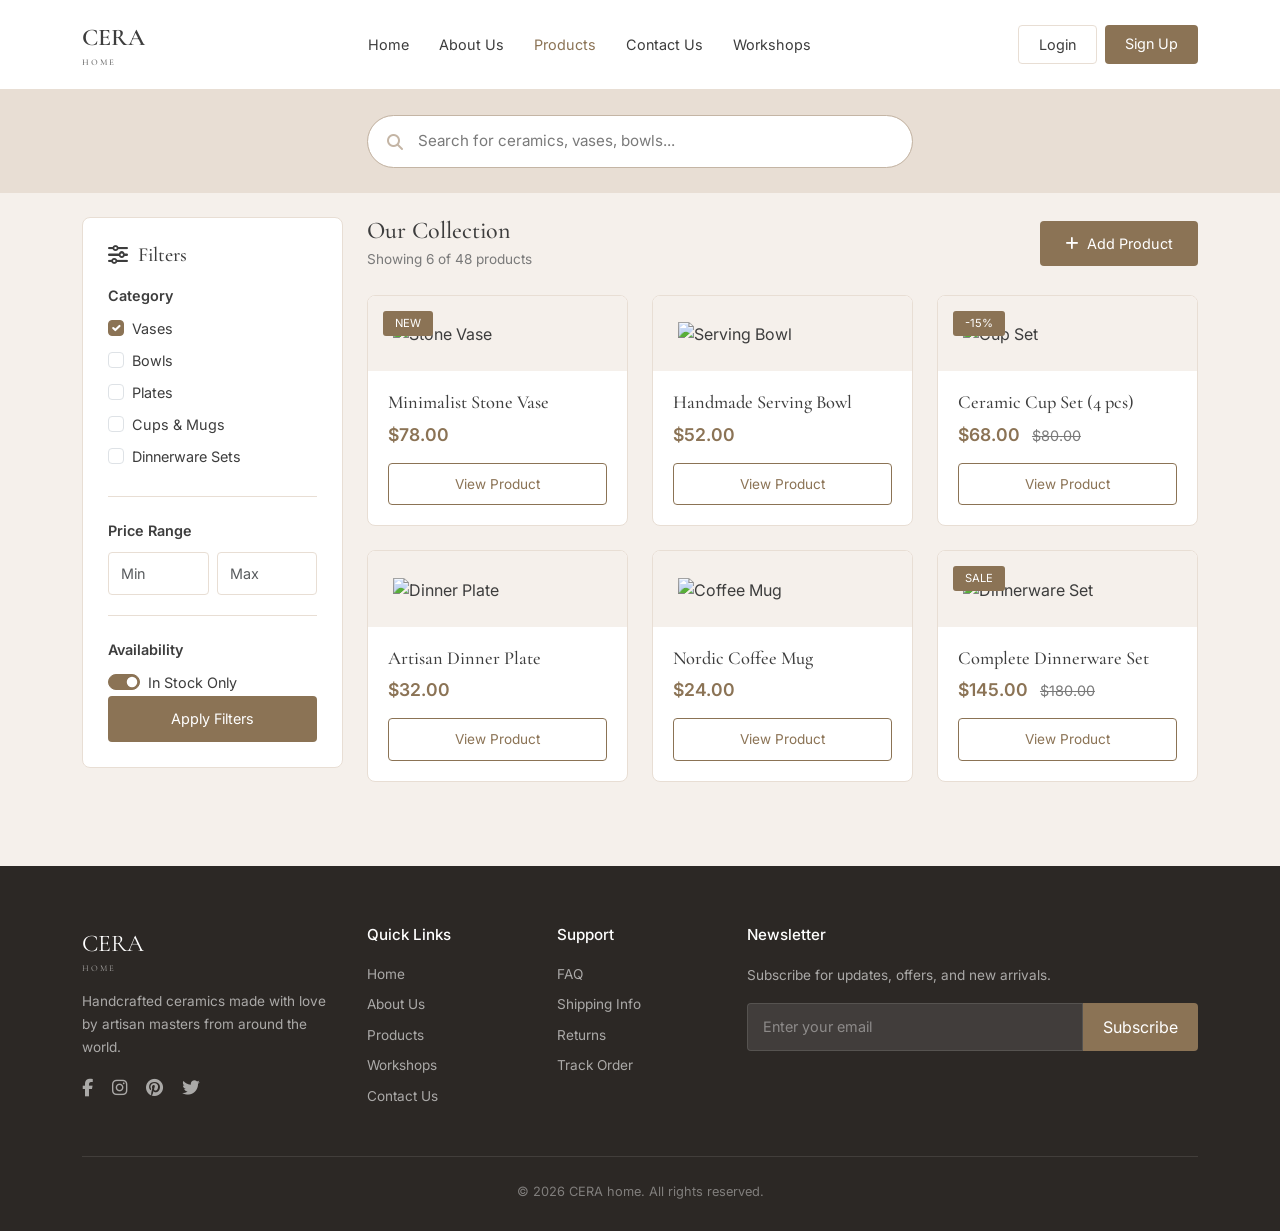
==== products-cera.html @ 8339eb13 "feat: Add product listing pages with search, filters, and CERA theme styling." ====
<!DOCTYPE html>
<html lang="en">
<head>
    <meta charset="UTF-8">
    <meta name="viewport" content="width=device-width, initial-scale=1.0">
    <meta name="description" content="CERA Home - Browse our ceramic collection">
    <title>Products - CERA Home</title>
    
    <!-- Bootstrap 5.3 CSS -->
    <link href="https://cdn.jsdelivr.net/npm/bootstrap@5.3.3/dist/css/bootstrap.min.css" rel="stylesheet">
    
    <!-- Font Awesome Icons -->
    <link rel="stylesheet" href="https://cdnjs.cloudflare.com/ajax/libs/font-awesome/6.5.1/css/all.min.css">
    
    <!-- Google Fonts -->
    <link href="https://fonts.googleapis.com/css2?family=Cormorant+Garamond:wght@400;500;600;700&family=Inter:wght@300;400;500;600&display=swap" rel="stylesheet">
    
    <style>
        /* ========== CERA Products Theme ========== */
        :root {
            --warm-brown: #8B7355;
            --dark-brown: #5C4A3A;
            --cream: #F5F0EB;
            --warm-beige: #E8DED4;
            --light-tan: #C4B5A5;
            --text-dark: #3D3D3D;
            --text-muted: #7A7A7A;
            --white: #FFFFFF;
            --footer-dark: #2C2825;
        }
        
        body {
            font-family: 'Inter', sans-serif;
            color: var(--text-dark);
            background-color: var(--cream);
        }
        
        h1, h2, h3, h4, h5 {
            font-family: 'Cormorant Garamond', serif;
        }
        
        /* ========== Navbar ========== */
        .navbar-cera {
            background-color: var(--white);
            border-bottom: 1px solid var(--warm-beige);
            padding: 15px 0;
        }
        
        .navbar-cera .navbar-brand {
            font-family: 'Cormorant Garamond', serif;
            font-size: 1.5rem;
            font-weight: 600;
            color: var(--text-dark) !important;
        }
        
        .navbar-cera .navbar-brand span {
            display: block;
            font-size: 0.55rem;
            letter-spacing: 2px;
            text-transform: uppercase;
            color: var(--text-muted);
        }
        
        .navbar-cera .nav-link {
            color: var(--text-dark) !important;
            font-size: 0.9rem;
            padding: 8px 15px !important;
        }
        
        .navbar-cera .nav-link:hover,
        .navbar-cera .nav-link.active {
            color: var(--warm-brown) !important;
        }
        
        .btn-login {
            background-color: transparent;
            border: 1px solid var(--warm-beige);
            color: var(--text-dark) !important;
            border-radius: 4px;
            padding: 8px 20px;
            font-size: 0.9rem;
        }
        
        .btn-login:hover {
            border-color: var(--warm-brown);
            color: var(--warm-brown) !important;
        }
        
        .btn-signup {
            background-color: var(--warm-brown);
            color: var(--white) !important;
            border: none;
            border-radius: 4px;
            padding: 8px 20px;
            font-size: 0.9rem;
        }
        
        .btn-signup:hover {
            background-color: var(--dark-brown);
        }
        
        /* ========== Search Section ========== */
        .search-section {
            background-color: var(--warm-beige);
            padding: 25px 0;
        }
        
        .search-input {
            border: 1px solid var(--light-tan);
            border-radius: 50px;
            padding: 14px 20px 14px 50px;
            background-color: var(--white);
            color: var(--text-dark);
            font-size: 0.95rem;
        }
        
        .search-input:focus {
            border-color: var(--warm-brown);
            box-shadow: 0 0 0 3px rgba(139, 115, 85, 0.15);
            outline: none;
        }
        
        .search-input::placeholder {
            color: var(--text-muted);
        }
        
        .search-icon {
            position: absolute;
            left: 20px;
            top: 50%;
            transform: translateY(-50%);
            color: var(--light-tan);
        }
        
        /* ========== Filters Sidebar ========== */
        .filters-sidebar {
            background-color: var(--white);
            border-radius: 8px;
            padding: 25px;
            border: 1px solid var(--warm-beige);
        }
        
        .filter-title {
            font-family: 'Cormorant Garamond', serif;
            font-size: 1.25rem;
            margin-bottom: 20px;
            color: var(--text-dark);
            display: flex;
            align-items: center;
            gap: 10px;
        }
        
        .filter-heading {
            font-weight: 600;
            font-size: 0.9rem;
            margin-bottom: 12px;
            color: var(--text-dark);
        }
        
        .filter-section {
            margin-bottom: 25px;
            padding-bottom: 20px;
            border-bottom: 1px solid var(--warm-beige);
        }
        
        .filter-section:last-of-type {
            border-bottom: none;
            margin-bottom: 0;
            padding-bottom: 0;
        }
        
        .form-check-input:checked {
            background-color: var(--warm-brown);
            border-color: var(--warm-brown);
        }
        
        .form-check-label {
            font-size: 0.9rem;
            color: var(--text-dark);
        }
        
        .price-input {
            border: 1px solid var(--warm-beige);
            border-radius: 4px;
            padding: 10px 12px;
            font-size: 0.9rem;
        }
        
        .price-input:focus {
            border-color: var(--warm-brown);
            box-shadow: none;
        }
        
        .btn-apply-filter {
            background-color: var(--warm-brown);
            color: var(--white);
            border: none;
            border-radius: 4px;
            padding: 12px 20px;
            width: 100%;
            font-size: 0.9rem;
        }
        
        .btn-apply-filter:hover {
            background-color: var(--dark-brown);
            color: var(--white);
        }
        
        /* ========== Products Header ========== */
        .products-header {
            display: flex;
            justify-content: space-between;
            align-items: center;
            margin-bottom: 25px;
            flex-wrap: wrap;
            gap: 15px;
        }
        
        .section-title {
            font-family: 'Cormorant Garamond', serif;
            font-size: 1.5rem;
            margin-bottom: 0;
        }
        
        .results-count {
            color: var(--text-muted);
            font-size: 0.85rem;
        }
        
        .btn-add-product {
            background-color: var(--warm-brown);
            color: var(--white);
            border: none;
            border-radius: 4px;
            padding: 12px 25px;
            font-size: 0.9rem;
        }
        
        .btn-add-product:hover {
            background-color: var(--dark-brown);
            color: var(--white);
        }
        
        /* ========== Product Cards ========== */
        .product-card {
            background-color: var(--white);
            border-radius: 8px;
            overflow: hidden;
            border: 1px solid var(--warm-beige);
            transition: box-shadow 0.3s ease, transform 0.3s ease;
        }
        
        .product-card:hover {
            box-shadow: 0 10px 30px rgba(92, 74, 58, 0.12);
            transform: translateY(-3px);
        }
        
        .product-image-wrapper {
            position: relative;
            background-color: var(--cream);
            padding: 25px;
        }
        
        .product-image {
            width: 100%;
            height: 180px;
            object-fit: contain;
        }
        
        .product-badge {
            position: absolute;
            top: 15px;
            left: 15px;
            background-color: var(--warm-brown);
            color: var(--white);
            font-size: 0.7rem;
            padding: 4px 12px;
            border-radius: 3px;
        }
        
        .product-body {
            padding: 20px;
        }
        
        .product-name {
            font-family: 'Cormorant Garamond', serif;
            font-size: 1.15rem;
            color: var(--text-dark);
            margin-bottom: 8px;
        }
        
        .product-price {
            color: var(--warm-brown);
            font-weight: 600;
            font-size: 1.1rem;
            margin-bottom: 15px;
        }
        
        .product-price .old-price {
            color: var(--text-muted);
            text-decoration: line-through;
            font-weight: 400;
            font-size: 0.9rem;
            margin-left: 8px;
        }
        
        .btn-view-product {
            background-color: transparent;
            color: var(--warm-brown);
            border: 1px solid var(--warm-brown);
            border-radius: 4px;
            padding: 10px 20px;
            font-size: 0.85rem;
            width: 100%;
            transition: all 0.2s;
        }
        
        .btn-view-product:hover {
            background-color: var(--warm-brown);
            color: var(--white);
        }
        
        /* ========== Modal Styles ========== */
        .modal-cera .modal-header {
            background-color: var(--white);
            border-bottom: 1px solid var(--warm-beige);
            padding: 20px 25px;
        }
        
        .modal-cera .modal-title {
            font-family: 'Cormorant Garamond', serif;
            font-size: 1.5rem;
            color: var(--text-dark);
        }
        
        .modal-cera .modal-body {
            background-color: var(--cream);
            padding: 25px;
        }
        
        .modal-cera .modal-footer {
            background-color: var(--cream);
            border-top: 1px solid var(--warm-beige);
            padding: 15px 25px;
        }
        
        .viewer-placeholder {
            background-color: var(--white);
            border: 2px dashed var(--light-tan);
            border-radius: 8px;
            height: 280px;
            display: flex;
            align-items: center;
            justify-content: center;
            color: var(--light-tan);
        }
        
        .image-slider-item {
            height: 70px;
            width: 70px;
            object-fit: cover;
            border-radius: 4px;
            border: 2px solid transparent;
            cursor: pointer;
            background-color: var(--cream);
        }
        
        .image-slider-item:hover,
        .image-slider-item.active {
            border-color: var(--warm-brown);
        }
        
        .btn-add-to-cart {
            background-color: var(--warm-brown);
            color: var(--white);
            border: none;
            border-radius: 4px;
            padding: 12px 25px;
            width: 100%;
        }
        
        .btn-add-to-cart:hover {
            background-color: var(--dark-brown);
            color: var(--white);
        }
        
        /* ========== Footer ========== */
        .footer-cera {
            background-color: var(--footer-dark);
            color: var(--white);
            padding: 60px 0 30px;
            margin-top: 60px;
        }
        
        .footer-brand {
            font-family: 'Cormorant Garamond', serif;
            font-size: 1.5rem;
            margin-bottom: 15px;
        }
        
        .footer-brand span {
            display: block;
            font-size: 0.55rem;
            letter-spacing: 2px;
            text-transform: uppercase;
            opacity: 0.6;
        }
        
        .footer-text {
            color: rgba(255,255,255,0.6);
            font-size: 0.85rem;
            line-height: 1.7;
        }
        
        .footer-title {
            font-size: 0.95rem;
            margin-bottom: 20px;
        }
        
        .footer-link {
            display: block;
            color: rgba(255,255,255,0.6);
            font-size: 0.85rem;
            margin-bottom: 10px;
            text-decoration: none;
        }
        
        .footer-link:hover {
            color: var(--warm-brown);
        }
        
        .footer-social a {
            color: rgba(255,255,255,0.6);
            font-size: 1.1rem;
            margin-right: 15px;
        }
        
        .footer-social a:hover {
            color: var(--warm-brown);
        }
        
        .footer-bottom {
            border-top: 1px solid rgba(255,255,255,0.1);
            padding-top: 25px;
            margin-top: 40px;
        }
        
        .footer-copyright {
            color: rgba(255,255,255,0.4);
            font-size: 0.8rem;
        }
        
        .newsletter-input {
            background-color: rgba(255,255,255,0.1);
            border: 1px solid rgba(255,255,255,0.2);
            color: var(--white);
            border-radius: 4px 0 0 4px;
            padding: 12px 15px;
            font-size: 0.9rem;
        }
        
        .newsletter-input::placeholder {
            color: rgba(255,255,255,0.4);
        }
        
        .btn-newsletter {
            background-color: var(--warm-brown);
            color: var(--white);
            border: none;
            border-radius: 0 4px 4px 0;
            padding: 12px 20px;
        }
        
        .btn-newsletter:hover {
            background-color: var(--dark-brown);
            color: var(--white);
        }

        /* Navbar Toggler */
        .navbar-toggler {
            border-color: var(--warm-beige);
        }
        
        .navbar-toggler-icon {
            background-image: url("data:image/svg+xml,%3csvg xmlns='http://www.w3.org/2000/svg' viewBox='0 0 30 30'%3e%3cpath stroke='rgba(61, 50, 42, 0.75)' stroke-linecap='round' stroke-miterlimit='10' stroke-width='2' d='M4 7h22M4 15h22M4 23h22'/%3e%3c/svg%3e");
        }
    </style>
</head>
<body>

    <!-- ========== NAVBAR ========== -->
    <nav class="navbar navbar-expand-lg navbar-cera sticky-top">
        <div class="container">
            <a class="navbar-brand" href="index.html">
                CERA
                <span>home</span>
            </a>
            <button class="navbar-toggler" type="button" data-bs-toggle="collapse" data-bs-target="#navbarNav">
                <span class="navbar-toggler-icon"></span>
            </button>
            <div class="collapse navbar-collapse" id="navbarNav">
                <ul class="navbar-nav mx-auto">
                    <li class="nav-item">
                        <a class="nav-link" href="index.html">Home</a>
                    </li>
                    <li class="nav-item">
                        <a class="nav-link" href="#">About Us</a>
                    </li>
                    <li class="nav-item">
                        <a class="nav-link active" href="products-cera.html">Products</a>
                    </li>
                    <li class="nav-item">
                        <a class="nav-link" href="#">Contact Us</a>
                    </li>
                    <li class="nav-item">
                        <a class="nav-link" href="#">Workshops</a>
                    </li>
                </ul>
                <div class="d-flex gap-2">
                    <a href="#" class="btn btn-login">Login</a>
                    <a href="#" class="btn btn-signup">Sign Up</a>
                </div>
            </div>
        </div>
    </nav>

    <!-- ========== SEARCH SECTION ========== -->
    <section class="search-section">
        <div class="container">
            <div class="row justify-content-center">
                <div class="col-lg-6">
                    <div class="position-relative">
                        <i class="fas fa-search search-icon"></i>
                        <input type="text" class="form-control search-input" placeholder="Search for ceramics, vases, bowls...">
                    </div>
                </div>
            </div>
        </div>
    </section>

    <!-- ========== MAIN CONTENT ========== -->
    <main class="py-4">
        <div class="container">
            <div class="row g-4">
                
                <!-- Filters Sidebar -->
                <aside class="col-lg-3">
                    <div class="filters-sidebar">
                        <h5 class="filter-title"><i class="fas fa-sliders-h"></i> Filters</h5>
                        
                        <!-- Category Filter -->
                        <div class="filter-section">
                            <h6 class="filter-heading">Category</h6>
                            <div class="form-check mb-2">
                                <input class="form-check-input" type="checkbox" id="cat1" checked>
                                <label class="form-check-label" for="cat1">Vases</label>
                            </div>
                            <div class="form-check mb-2">
                                <input class="form-check-input" type="checkbox" id="cat2">
                                <label class="form-check-label" for="cat2">Bowls</label>
                            </div>
                            <div class="form-check mb-2">
                                <input class="form-check-input" type="checkbox" id="cat3">
                                <label class="form-check-label" for="cat3">Plates</label>
                            </div>
                            <div class="form-check mb-2">
                                <input class="form-check-input" type="checkbox" id="cat4">
                                <label class="form-check-label" for="cat4">Cups & Mugs</label>
                            </div>
                            <div class="form-check mb-2">
                                <input class="form-check-input" type="checkbox" id="cat5">
                                <label class="form-check-label" for="cat5">Dinnerware Sets</label>
                            </div>
                        </div>
                        
                        <!-- Price Range Filter -->
                        <div class="filter-section">
                            <h6 class="filter-heading">Price Range</h6>
                            <div class="row g-2">
                                <div class="col-6">
                                    <input type="number" class="form-control price-input" placeholder="Min">
                                </div>
                                <div class="col-6">
                                    <input type="number" class="form-control price-input" placeholder="Max">
                                </div>
                            </div>
                        </div>
                        
                        <!-- Availability Filter -->
                        <div class="filter-section">
                            <h6 class="filter-heading">Availability</h6>
                            <div class="form-check form-switch">
                                <input class="form-check-input" type="checkbox" id="inStock" checked>
                                <label class="form-check-label" for="inStock">In Stock Only</label>
                            </div>
                        </div>
                        
                        <button class="btn btn-apply-filter">
                            Apply Filters
                        </button>
                    </div>
                </aside>
                
                <!-- Products Grid -->
                <section class="col-lg-9">
                    <!-- Header -->
                    <div class="products-header">
                        <div>
                            <h4 class="section-title">Our Collection</h4>
                            <small class="results-count">Showing 6 of 48 products</small>
                        </div>
                        <button class="btn btn-add-product" data-bs-toggle="modal" data-bs-target="#addProductModal">
                            <i class="fas fa-plus me-2"></i>Add Product
                        </button>
                    </div>
                    
                    <!-- Products Row -->
                    <div class="row g-4">
                        <!-- Product 1 -->
                        <div class="col-md-6 col-lg-4">
                            <article class="product-card">
                                <div class="product-image-wrapper">
                                    <span class="product-badge">NEW</span>
                                    <img src="https://placehold.co/250x180/F5F0EB/8B7355?text=Vase" alt="Stone Vase" class="product-image">
                                </div>
                                <div class="product-body">
                                    <h5 class="product-name">Minimalist Stone Vase</h5>
                                    <p class="product-price">$78.00</p>
                                    <button class="btn btn-view-product" data-bs-toggle="modal" data-bs-target="#productModal">
                                        View Product
                                    </button>
                                </div>
                            </article>
                        </div>
                        
                        <!-- Product 2 -->
                        <div class="col-md-6 col-lg-4">
                            <article class="product-card">
                                <div class="product-image-wrapper">
                                    <img src="https://placehold.co/250x180/E8DED4/8B7355?text=Bowl" alt="Serving Bowl" class="product-image">
                                </div>
                                <div class="product-body">
                                    <h5 class="product-name">Handmade Serving Bowl</h5>
                                    <p class="product-price">$52.00</p>
                                    <button class="btn btn-view-product" data-bs-toggle="modal" data-bs-target="#productModal">
                                        View Product
                                    </button>
                                </div>
                            </article>
                        </div>
                        
                        <!-- Product 3 -->
                        <div class="col-md-6 col-lg-4">
                            <article class="product-card">
                                <div class="product-image-wrapper">
                                    <span class="product-badge">-15%</span>
                                    <img src="https://placehold.co/250x180/F5F0EB/C4B5A5?text=Cup+Set" alt="Cup Set" class="product-image">
                                </div>
                                <div class="product-body">
                                    <h5 class="product-name">Ceramic Cup Set (4 pcs)</h5>
                                    <p class="product-price">$68.00 <span class="old-price">$80.00</span></p>
                                    <button class="btn btn-view-product" data-bs-toggle="modal" data-bs-target="#productModal">
                                        View Product
                                    </button>
                                </div>
                            </article>
                        </div>
                        
                        <!-- Product 4 -->
                        <div class="col-md-6 col-lg-4">
                            <article class="product-card">
                                <div class="product-image-wrapper">
                                    <img src="https://placehold.co/250x180/E8DED4/5C4A3A?text=Plate" alt="Dinner Plate" class="product-image">
                                </div>
                                <div class="product-body">
                                    <h5 class="product-name">Artisan Dinner Plate</h5>
                                    <p class="product-price">$32.00</p>
                                    <button class="btn btn-view-product" data-bs-toggle="modal" data-bs-target="#productModal">
                                        View Product
                                    </button>
                                </div>
                            </article>
                        </div>
                        
                        <!-- Product 5 -->
                        <div class="col-md-6 col-lg-4">
                            <article class="product-card">
                                <div class="product-image-wrapper">
                                    <img src="https://placehold.co/250x180/F5F0EB/8B7355?text=Mug" alt="Coffee Mug" class="product-image">
                                </div>
                                <div class="product-body">
                                    <h5 class="product-name">Nordic Coffee Mug</h5>
                                    <p class="product-price">$24.00</p>
                                    <button class="btn btn-view-product" data-bs-toggle="modal" data-bs-target="#productModal">
                                        View Product
                                    </button>
                                </div>
                            </article>
                        </div>
                        
                        <!-- Product 6 -->
                        <div class="col-md-6 col-lg-4">
                            <article class="product-card">
                                <div class="product-image-wrapper">
                                    <span class="product-badge">SALE</span>
                                    <img src="https://placehold.co/250x180/E8DED4/8B7355?text=Set" alt="Dinnerware Set" class="product-image">
                                </div>
                                <div class="product-body">
                                    <h5 class="product-name">Complete Dinnerware Set</h5>
                                    <p class="product-price">$145.00 <span class="old-price">$180.00</span></p>
                                    <button class="btn btn-view-product" data-bs-toggle="modal" data-bs-target="#productModal">
                                        View Product
                                    </button>
                                </div>
                            </article>
                        </div>
                    </div>
                </section>
                
            </div>
        </div>
    </main>

    <!-- ========== PRODUCT PREVIEW MODAL ========== -->
    <div class="modal fade modal-cera" id="productModal" tabindex="-1" aria-hidden="true">
        <div class="modal-dialog modal-lg modal-dialog-centered">
            <div class="modal-content">
                <div class="modal-header">
                    <h5 class="modal-title">Minimalist Stone Vase</h5>
                    <button type="button" class="btn-close" data-bs-dismiss="modal" aria-label="Close"></button>
                </div>
                <div class="modal-body">
                    <div class="row g-4">
                        <!-- 3D Viewer Placeholder -->
                        <div class="col-md-7">
                            <div class="viewer-placeholder mb-3">
                                <div class="text-center">
                                    <i class="fas fa-cube fa-3x mb-2"></i>
                                    <p class="mb-0">3D Product Viewer</p>
                                    <small>Interactive 3D preview area</small>
                                </div>
                            </div>
                            <!-- Image Slider -->
                            <div class="d-flex gap-2 justify-content-center">
                                <img src="https://placehold.co/70x70/F5F0EB/8B7355?text=1" alt="View 1" class="image-slider-item active">
                                <img src="https://placehold.co/70x70/E8DED4/8B7355?text=2" alt="View 2" class="image-slider-item">
                                <img src="https://placehold.co/70x70/F5F0EB/8B7355?text=3" alt="View 3" class="image-slider-item">
                                <img src="https://placehold.co/70x70/E8DED4/8B7355?text=4" alt="View 4" class="image-slider-item">
                            </div>
                        </div>
                        <!-- Product Details -->
                        <div class="col-md-5">
                            <h4 style="font-family: 'Cormorant Garamond', serif; margin-bottom: 10px;">Minimalist Stone Vase</h4>
                            <p class="product-price fs-4 mb-3">$78.00</p>
                            <p style="color: var(--text-muted); font-size: 0.9rem; line-height: 1.7;">
                                Handcrafted ceramic vase with a natural matte finish. 
                                Perfect for dried flowers or as a standalone decorative piece.
                            </p>
                            <ul class="list-unstyled" style="color: var(--text-muted); font-size: 0.9rem;">
                                <li class="mb-2"><i class="fas fa-check me-2" style="color: var(--warm-brown);"></i>Handmade ceramic</li>
                                <li class="mb-2"><i class="fas fa-check me-2" style="color: var(--warm-brown);"></i>Height: 25cm</li>
                                <li class="mb-2"><i class="fas fa-check me-2" style="color: var(--warm-brown);"></i>Waterproof interior</li>
                                <li class="mb-2"><i class="fas fa-check me-2" style="color: var(--warm-brown);"></i>Made by artisans</li>
                            </ul>
                            <button class="btn btn-add-to-cart mt-3">
                                <i class="fas fa-shopping-cart me-2"></i>Add to Cart
                            </button>
                        </div>
                    </div>
                </div>
                <div class="modal-footer">
                    <button type="button" class="btn" style="background-color: var(--warm-beige); color: var(--text-dark);" data-bs-dismiss="modal">Close</button>
                </div>
            </div>
        </div>
    </div>

    <!-- ========== ADD PRODUCT MODAL ========== -->
    <div class="modal fade modal-cera" id="addProductModal" tabindex="-1" aria-hidden="true">
        <div class="modal-dialog modal-dialog-centered">
            <div class="modal-content">
                <div class="modal-header">
                    <h5 class="modal-title">Add New Product</h5>
                    <button type="button" class="btn-close" data-bs-dismiss="modal" aria-label="Close"></button>
                </div>
                <div class="modal-body">
                    <p style="color: var(--text-muted);">
                        <i class="fas fa-info-circle me-2" style="color: var(--warm-brown);"></i>
                        This is a placeholder for the Add Product form. Backend functionality is not included.
                    </p>
                </div>
                <div class="modal-footer">
                    <button type="button" class="btn" style="background-color: var(--warm-beige); color: var(--text-dark);" data-bs-dismiss="modal">Close</button>
                </div>
            </div>
        </div>
    </div>

    <!-- ========== FOOTER ========== -->
    <footer class="footer-cera">
        <div class="container">
            <div class="row g-4">
                <!-- Brand -->
                <div class="col-lg-3 col-md-6">
                    <div class="footer-brand">
                        CERA
                        <span>home</span>
                    </div>
                    <p class="footer-text">
                        Handcrafted ceramics made with love by artisan masters from around the world.
                    </p>
                    <div class="footer-social mt-3">
                        <a href="#"><i class="fab fa-facebook-f"></i></a>
                        <a href="#"><i class="fab fa-instagram"></i></a>
                        <a href="#"><i class="fab fa-pinterest"></i></a>
                        <a href="#"><i class="fab fa-twitter"></i></a>
                    </div>
                </div>

                <!-- Quick Links -->
                <div class="col-lg-2 col-md-6">
                    <h6 class="footer-title">Quick Links</h6>
                    <a href="index.html" class="footer-link">Home</a>
                    <a href="#" class="footer-link">About Us</a>
                    <a href="products-cera.html" class="footer-link">Products</a>
                    <a href="#" class="footer-link">Workshops</a>
                    <a href="#" class="footer-link">Contact Us</a>
                </div>
                
                <!-- Customer Service -->
                <div class="col-lg-2 col-md-6">
                    <h6 class="footer-title">Support</h6>
                    <a href="#" class="footer-link">FAQ</a>
                    <a href="#" class="footer-link">Shipping Info</a>
                    <a href="#" class="footer-link">Returns</a>
                    <a href="#" class="footer-link">Track Order</a>
                </div>
                
                <!-- Newsletter -->
                <div class="col-lg-5 col-md-6">
                    <h6 class="footer-title">Newsletter</h6>
                    <p class="footer-text mb-3">Subscribe for updates, offers, and new arrivals.</p>
                    <div class="d-flex">
                        <input type="email" class="form-control newsletter-input" placeholder="Enter your email">
                        <button class="btn btn-newsletter">Subscribe</button>
                    </div>
                </div>
            </div>
            
            <!-- Copyright -->
            <div class="footer-bottom text-center">
                <p class="footer-copyright mb-0">&copy; 2026 CERA home. All rights reserved.</p>
            </div>
        </div>
    </footer>

    <!-- Bootstrap 5.3 JS Bundle -->
    <script src="https://cdn.jsdelivr.net/npm/bootstrap@5.3.3/dist/js/bootstrap.bundle.min.js"></script>
</body>
</html>
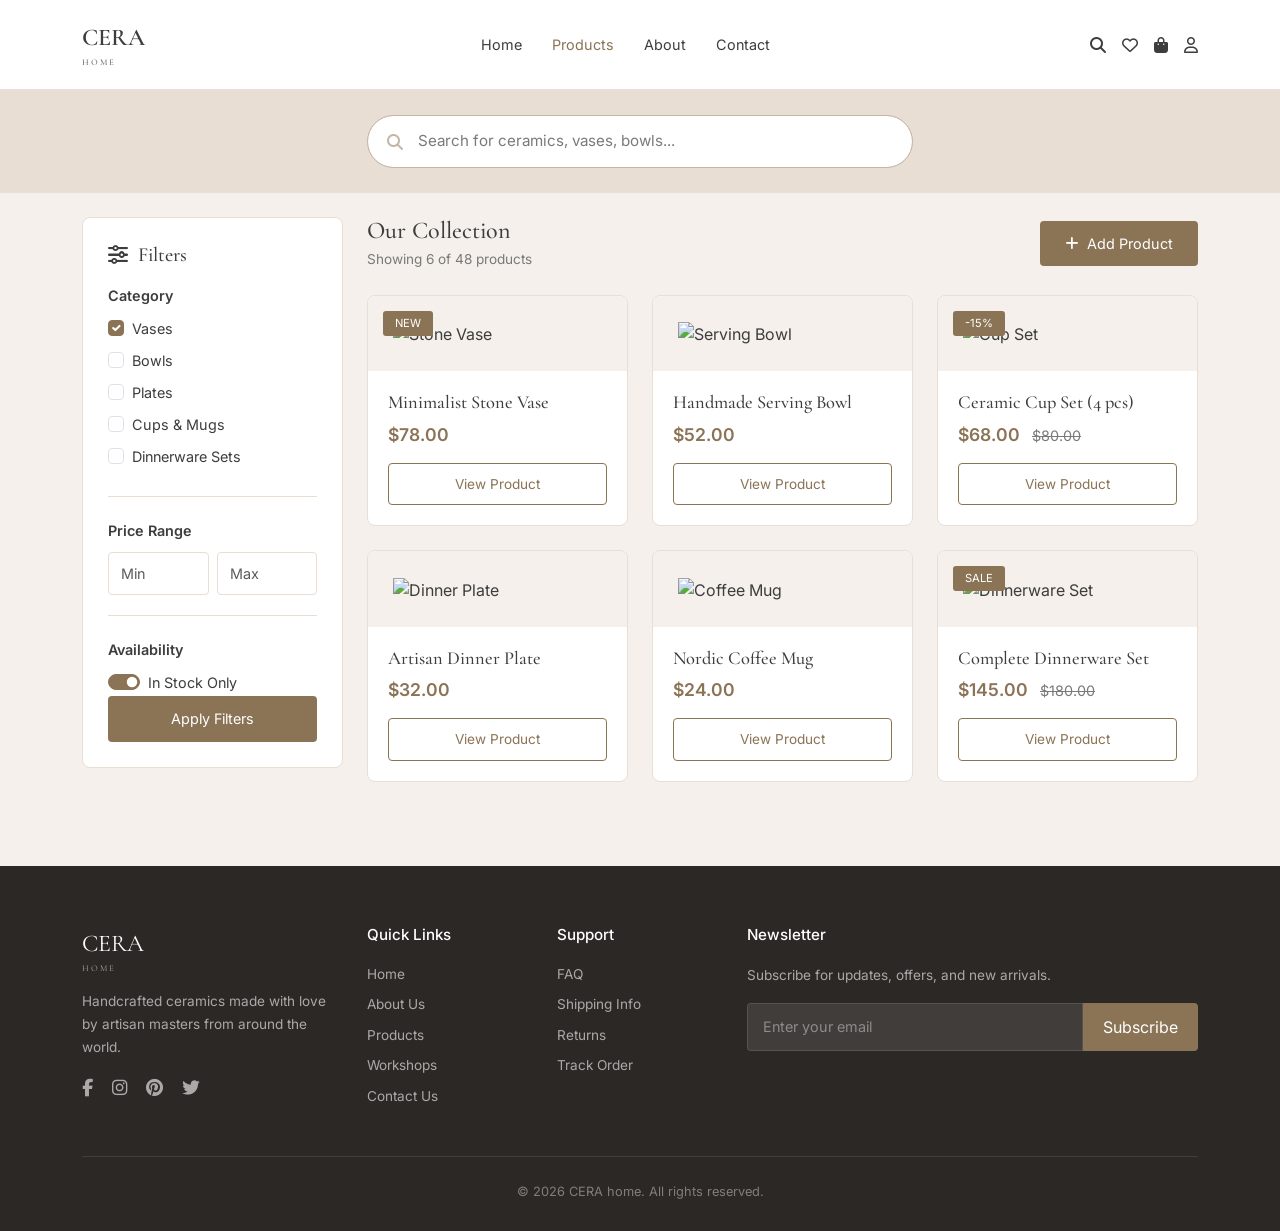
==== commit 0c3b5cdb: "feat: Introduce dedicated ceramic and artistic product pages with new styles and a core theme, repla" ====
--- a/products-cera.html
+++ b/products-cera.html
@@ -15,476 +15,9 @@
     <!-- Google Fonts -->
     <link href="https://fonts.googleapis.com/css2?family=Cormorant+Garamond:wght@400;500;600;700&family=Inter:wght@300;400;500;600&display=swap" rel="stylesheet">
     
-    <style>
-        /* ========== CERA Products Theme ========== */
-        :root {
-            --warm-brown: #8B7355;
-            --dark-brown: #5C4A3A;
-            --cream: #F5F0EB;
-            --warm-beige: #E8DED4;
-            --light-tan: #C4B5A5;
-            --text-dark: #3D3D3D;
-            --text-muted: #7A7A7A;
-            --white: #FFFFFF;
-            --footer-dark: #2C2825;
-        }
-        
-        body {
-            font-family: 'Inter', sans-serif;
-            color: var(--text-dark);
-            background-color: var(--cream);
-        }
-        
-        h1, h2, h3, h4, h5 {
-            font-family: 'Cormorant Garamond', serif;
-        }
-        
-        /* ========== Navbar ========== */
-        .navbar-cera {
-            background-color: var(--white);
-            border-bottom: 1px solid var(--warm-beige);
-            padding: 15px 0;
-        }
-        
-        .navbar-cera .navbar-brand {
-            font-family: 'Cormorant Garamond', serif;
-            font-size: 1.5rem;
-            font-weight: 600;
-            color: var(--text-dark) !important;
-        }
-        
-        .navbar-cera .navbar-brand span {
-            display: block;
-            font-size: 0.55rem;
-            letter-spacing: 2px;
-            text-transform: uppercase;
-            color: var(--text-muted);
-        }
-        
-        .navbar-cera .nav-link {
-            color: var(--text-dark) !important;
-            font-size: 0.9rem;
-            padding: 8px 15px !important;
-        }
-        
-        .navbar-cera .nav-link:hover,
-        .navbar-cera .nav-link.active {
-            color: var(--warm-brown) !important;
-        }
-        
-        .btn-login {
-            background-color: transparent;
-            border: 1px solid var(--warm-beige);
-            color: var(--text-dark) !important;
-            border-radius: 4px;
-            padding: 8px 20px;
-            font-size: 0.9rem;
-        }
-        
-        .btn-login:hover {
-            border-color: var(--warm-brown);
-            color: var(--warm-brown) !important;
-        }
-        
-        .btn-signup {
-            background-color: var(--warm-brown);
-            color: var(--white) !important;
-            border: none;
-            border-radius: 4px;
-            padding: 8px 20px;
-            font-size: 0.9rem;
-        }
-        
-        .btn-signup:hover {
-            background-color: var(--dark-brown);
-        }
-        
-        /* ========== Search Section ========== */
-        .search-section {
-            background-color: var(--warm-beige);
-            padding: 25px 0;
-        }
-        
-        .search-input {
-            border: 1px solid var(--light-tan);
-            border-radius: 50px;
-            padding: 14px 20px 14px 50px;
-            background-color: var(--white);
-            color: var(--text-dark);
-            font-size: 0.95rem;
-        }
-        
-        .search-input:focus {
-            border-color: var(--warm-brown);
-            box-shadow: 0 0 0 3px rgba(139, 115, 85, 0.15);
-            outline: none;
-        }
-        
-        .search-input::placeholder {
-            color: var(--text-muted);
-        }
-        
-        .search-icon {
-            position: absolute;
-            left: 20px;
-            top: 50%;
-            transform: translateY(-50%);
-            color: var(--light-tan);
-        }
-        
-        /* ========== Filters Sidebar ========== */
-        .filters-sidebar {
-            background-color: var(--white);
-            border-radius: 8px;
-            padding: 25px;
-            border: 1px solid var(--warm-beige);
-        }
-        
-        .filter-title {
-            font-family: 'Cormorant Garamond', serif;
-            font-size: 1.25rem;
-            margin-bottom: 20px;
-            color: var(--text-dark);
-            display: flex;
-            align-items: center;
-            gap: 10px;
-        }
-        
-        .filter-heading {
-            font-weight: 600;
-            font-size: 0.9rem;
-            margin-bottom: 12px;
-            color: var(--text-dark);
-        }
-        
-        .filter-section {
-            margin-bottom: 25px;
-            padding-bottom: 20px;
-            border-bottom: 1px solid var(--warm-beige);
-        }
-        
-        .filter-section:last-of-type {
-            border-bottom: none;
-            margin-bottom: 0;
-            padding-bottom: 0;
-        }
-        
-        .form-check-input:checked {
-            background-color: var(--warm-brown);
-            border-color: var(--warm-brown);
-        }
-        
-        .form-check-label {
-            font-size: 0.9rem;
-            color: var(--text-dark);
-        }
-        
-        .price-input {
-            border: 1px solid var(--warm-beige);
-            border-radius: 4px;
-            padding: 10px 12px;
-            font-size: 0.9rem;
-        }
-        
-        .price-input:focus {
-            border-color: var(--warm-brown);
-            box-shadow: none;
-        }
-        
-        .btn-apply-filter {
-            background-color: var(--warm-brown);
-            color: var(--white);
-            border: none;
-            border-radius: 4px;
-            padding: 12px 20px;
-            width: 100%;
-            font-size: 0.9rem;
-        }
-        
-        .btn-apply-filter:hover {
-            background-color: var(--dark-brown);
-            color: var(--white);
-        }
-        
-        /* ========== Products Header ========== */
-        .products-header {
-            display: flex;
-            justify-content: space-between;
-            align-items: center;
-            margin-bottom: 25px;
-            flex-wrap: wrap;
-            gap: 15px;
-        }
-        
-        .section-title {
-            font-family: 'Cormorant Garamond', serif;
-            font-size: 1.5rem;
-            margin-bottom: 0;
-        }
-        
-        .results-count {
-            color: var(--text-muted);
-            font-size: 0.85rem;
-        }
-        
-        .btn-add-product {
-            background-color: var(--warm-brown);
-            color: var(--white);
-            border: none;
-            border-radius: 4px;
-            padding: 12px 25px;
-            font-size: 0.9rem;
-        }
-        
-        .btn-add-product:hover {
-            background-color: var(--dark-brown);
-            color: var(--white);
-        }
-        
-        /* ========== Product Cards ========== */
-        .product-card {
-            background-color: var(--white);
-            border-radius: 8px;
-            overflow: hidden;
-            border: 1px solid var(--warm-beige);
-            transition: box-shadow 0.3s ease, transform 0.3s ease;
-        }
-        
-        .product-card:hover {
-            box-shadow: 0 10px 30px rgba(92, 74, 58, 0.12);
-            transform: translateY(-3px);
-        }
-        
-        .product-image-wrapper {
-            position: relative;
-            background-color: var(--cream);
-            padding: 25px;
-        }
-        
-        .product-image {
-            width: 100%;
-            height: 180px;
-            object-fit: contain;
-        }
-        
-        .product-badge {
-            position: absolute;
-            top: 15px;
-            left: 15px;
-            background-color: var(--warm-brown);
-            color: var(--white);
-            font-size: 0.7rem;
-            padding: 4px 12px;
-            border-radius: 3px;
-        }
-        
-        .product-body {
-            padding: 20px;
-        }
-        
-        .product-name {
-            font-family: 'Cormorant Garamond', serif;
-            font-size: 1.15rem;
-            color: var(--text-dark);
-            margin-bottom: 8px;
-        }
-        
-        .product-price {
-            color: var(--warm-brown);
-            font-weight: 600;
-            font-size: 1.1rem;
-            margin-bottom: 15px;
-        }
-        
-        .product-price .old-price {
-            color: var(--text-muted);
-            text-decoration: line-through;
-            font-weight: 400;
-            font-size: 0.9rem;
-            margin-left: 8px;
-        }
-        
-        .btn-view-product {
-            background-color: transparent;
-            color: var(--warm-brown);
-            border: 1px solid var(--warm-brown);
-            border-radius: 4px;
-            padding: 10px 20px;
-            font-size: 0.85rem;
-            width: 100%;
-            transition: all 0.2s;
-        }
-        
-        .btn-view-product:hover {
-            background-color: var(--warm-brown);
-            color: var(--white);
-        }
-        
-        /* ========== Modal Styles ========== */
-        .modal-cera .modal-header {
-            background-color: var(--white);
-            border-bottom: 1px solid var(--warm-beige);
-            padding: 20px 25px;
-        }
-        
-        .modal-cera .modal-title {
-            font-family: 'Cormorant Garamond', serif;
-            font-size: 1.5rem;
-            color: var(--text-dark);
-        }
-        
-        .modal-cera .modal-body {
-            background-color: var(--cream);
-            padding: 25px;
-        }
-        
-        .modal-cera .modal-footer {
-            background-color: var(--cream);
-            border-top: 1px solid var(--warm-beige);
-            padding: 15px 25px;
-        }
-        
-        .viewer-placeholder {
-            background-color: var(--white);
-            border: 2px dashed var(--light-tan);
-            border-radius: 8px;
-            height: 280px;
-            display: flex;
-            align-items: center;
-            justify-content: center;
-            color: var(--light-tan);
-        }
-        
-        .image-slider-item {
-            height: 70px;
-            width: 70px;
-            object-fit: cover;
-            border-radius: 4px;
-            border: 2px solid transparent;
-            cursor: pointer;
-            background-color: var(--cream);
-        }
-        
-        .image-slider-item:hover,
-        .image-slider-item.active {
-            border-color: var(--warm-brown);
-        }
-        
-        .btn-add-to-cart {
-            background-color: var(--warm-brown);
-            color: var(--white);
-            border: none;
-            border-radius: 4px;
-            padding: 12px 25px;
-            width: 100%;
-        }
-        
-        .btn-add-to-cart:hover {
-            background-color: var(--dark-brown);
-            color: var(--white);
-        }
-        
-        /* ========== Footer ========== */
-        .footer-cera {
-            background-color: var(--footer-dark);
-            color: var(--white);
-            padding: 60px 0 30px;
-            margin-top: 60px;
-        }
-        
-        .footer-brand {
-            font-family: 'Cormorant Garamond', serif;
-            font-size: 1.5rem;
-            margin-bottom: 15px;
-        }
-        
-        .footer-brand span {
-            display: block;
-            font-size: 0.55rem;
-            letter-spacing: 2px;
-            text-transform: uppercase;
-            opacity: 0.6;
-        }
-        
-        .footer-text {
-            color: rgba(255,255,255,0.6);
-            font-size: 0.85rem;
-            line-height: 1.7;
-        }
-        
-        .footer-title {
-            font-size: 0.95rem;
-            margin-bottom: 20px;
-        }
-        
-        .footer-link {
-            display: block;
-            color: rgba(255,255,255,0.6);
-            font-size: 0.85rem;
-            margin-bottom: 10px;
-            text-decoration: none;
-        }
-        
-        .footer-link:hover {
-            color: var(--warm-brown);
-        }
-        
-        .footer-social a {
-            color: rgba(255,255,255,0.6);
-            font-size: 1.1rem;
-            margin-right: 15px;
-        }
-        
-        .footer-social a:hover {
-            color: var(--warm-brown);
-        }
-        
-        .footer-bottom {
-            border-top: 1px solid rgba(255,255,255,0.1);
-            padding-top: 25px;
-            margin-top: 40px;
-        }
-        
-        .footer-copyright {
-            color: rgba(255,255,255,0.4);
-            font-size: 0.8rem;
-        }
-        
-        .newsletter-input {
-            background-color: rgba(255,255,255,0.1);
-            border: 1px solid rgba(255,255,255,0.2);
-            color: var(--white);
-            border-radius: 4px 0 0 4px;
-            padding: 12px 15px;
-            font-size: 0.9rem;
-        }
-        
-        .newsletter-input::placeholder {
-            color: rgba(255,255,255,0.4);
-        }
-        
-        .btn-newsletter {
-            background-color: var(--warm-brown);
-            color: var(--white);
-            border: none;
-            border-radius: 0 4px 4px 0;
-            padding: 12px 20px;
-        }
-        
-        .btn-newsletter:hover {
-            background-color: var(--dark-brown);
-            color: var(--white);
-        }
-
-        /* Navbar Toggler */
-        .navbar-toggler {
-            border-color: var(--warm-beige);
-        }
-        
-        .navbar-toggler-icon {
-            background-image: url("data:image/svg+xml,%3csvg xmlns='http://www.w3.org/2000/svg' viewBox='0 0 30 30'%3e%3cpath stroke='rgba(61, 50, 42, 0.75)' stroke-linecap='round' stroke-miterlimit='10' stroke-width='2' d='M4 7h22M4 15h22M4 23h22'/%3e%3c/svg%3e");
-        }
-    </style>
+    
+    <!-- CERA Theme CSS -->
+    <link rel="stylesheet" href="css/cera-theme.css">
 </head>
 <body>
 
@@ -504,21 +37,20 @@
                         <a class="nav-link" href="index.html">Home</a>
                     </li>
                     <li class="nav-item">
-                        <a class="nav-link" href="#">About Us</a>
-                    </li>
-                    <li class="nav-item">
                         <a class="nav-link active" href="products-cera.html">Products</a>
                     </li>
                     <li class="nav-item">
-                        <a class="nav-link" href="#">Contact Us</a>
+                        <a class="nav-link" href="#">About</a>
                     </li>
                     <li class="nav-item">
-                        <a class="nav-link" href="#">Workshops</a>
+                        <a class="nav-link" href="#">Contact</a>
                     </li>
                 </ul>
-                <div class="d-flex gap-2">
-                    <a href="#" class="btn btn-login">Login</a>
-                    <a href="#" class="btn btn-signup">Sign Up</a>
+                <div class="nav-icons d-flex align-items-center gap-3">
+                    <a href="#" class="nav-icon" title="Search"><i class="fas fa-search"></i></a>
+                    <a href="#" class="nav-icon" title="Wishlist"><i class="far fa-heart"></i></a>
+                    <a href="#" class="nav-icon" title="Cart"><i class="fas fa-shopping-bag"></i></a>
+                    <a href="#" class="nav-icon" title="Account"><i class="far fa-user"></i></a>
                 </div>
             </div>
         </div>
--- a/css/cera-theme.css
+++ b/css/cera-theme.css
@@ -0,0 +1,748 @@
+/* ========== CERA Home Theme ========== */
+/* Shared styles for products-cera.html and products-ceramic.html */
+
+/* ========== CSS Variables ========== */
+:root {
+    --warm-brown: #8B7355;
+    --dark-brown: #5C4A3A;
+    --cream: #F5F0EB;
+    --warm-beige: #E8DED4;
+    --light-tan: #C4B5A5;
+    --text-dark: #3D3D3D;
+    --text-muted: #7A7A7A;
+    --white: #FFFFFF;
+    --footer-dark: #2C2825;
+}
+
+/* ========== Base Styles ========== */
+body {
+    font-family: 'Inter', sans-serif;
+    color: var(--text-dark);
+    background-color: var(--cream);
+}
+
+h1, h2, h3, h4, h5 {
+    font-family: 'Cormorant Garamond', serif;
+}
+
+/* ========== Navbar ========== */
+.navbar-cera {
+    background-color: var(--white);
+    border-bottom: 1px solid var(--warm-beige);
+    padding: 15px 0;
+}
+
+.navbar-cera .navbar-brand {
+    font-family: 'Cormorant Garamond', serif;
+    font-size: 1.5rem;
+    font-weight: 600;
+    color: var(--text-dark) !important;
+}
+
+.navbar-cera .navbar-brand span {
+    display: block;
+    font-size: 0.55rem;
+    letter-spacing: 2px;
+    text-transform: uppercase;
+    color: var(--text-muted);
+}
+
+.navbar-cera .nav-link {
+    color: var(--text-dark) !important;
+    font-size: 0.9rem;
+    padding: 8px 15px !important;
+}
+
+.navbar-cera .nav-link:hover,
+.navbar-cera .nav-link.active {
+    color: var(--warm-brown) !important;
+}
+
+.btn-login {
+    background-color: transparent;
+    border: 1px solid var(--warm-beige);
+    color: var(--text-dark) !important;
+    border-radius: 4px;
+    padding: 8px 20px;
+    font-size: 0.9rem;
+}
+
+.btn-login:hover {
+    border-color: var(--warm-brown);
+    color: var(--warm-brown) !important;
+}
+
+.btn-signup {
+    background-color: var(--warm-brown);
+    color: var(--white) !important;
+    border: none;
+    border-radius: 4px;
+    padding: 8px 20px;
+    font-size: 0.9rem;
+}
+
+.btn-signup:hover {
+    background-color: var(--dark-brown);
+}
+
+.nav-icon {
+    color: var(--text-dark);
+    font-size: 1rem;
+    transition: color 0.2s;
+}
+
+.nav-icon:hover {
+    color: var(--warm-brown);
+}
+
+.navbar-toggler {
+    border-color: var(--warm-beige);
+}
+
+.navbar-toggler-icon {
+    background-image: url("data:image/svg+xml,%3csvg xmlns='http://www.w3.org/2000/svg' viewBox='0 0 30 30'%3e%3cpath stroke='rgba(61, 50, 42, 0.75)' stroke-linecap='round' stroke-miterlimit='10' stroke-width='2' d='M4 7h22M4 15h22M4 23h22'/%3e%3c/svg%3e");
+}
+
+/* ========== Search Section ========== */
+.search-section {
+    background-color: var(--warm-beige);
+    padding: 25px 0;
+}
+
+.search-input {
+    border: 1px solid var(--light-tan);
+    border-radius: 50px;
+    padding: 14px 20px 14px 50px;
+    background-color: var(--white);
+    color: var(--text-dark);
+    font-size: 0.95rem;
+}
+
+.search-input:focus {
+    border-color: var(--warm-brown);
+    box-shadow: 0 0 0 3px rgba(139, 115, 85, 0.15);
+    outline: none;
+}
+
+.search-input::placeholder {
+    color: var(--text-muted);
+}
+
+.search-icon {
+    position: absolute;
+    left: 20px;
+    top: 50%;
+    transform: translateY(-50%);
+    color: var(--light-tan);
+}
+
+/* ========== Filters Sidebar ========== */
+.filters-sidebar {
+    background-color: var(--white);
+    border-radius: 8px;
+    padding: 25px;
+    border: 1px solid var(--warm-beige);
+}
+
+.filter-title {
+    font-family: 'Cormorant Garamond', serif;
+    font-size: 1.25rem;
+    margin-bottom: 20px;
+    color: var(--text-dark);
+    display: flex;
+    align-items: center;
+    gap: 10px;
+}
+
+.filter-heading {
+    font-weight: 600;
+    font-size: 0.9rem;
+    margin-bottom: 12px;
+    color: var(--text-dark);
+}
+
+.filter-section {
+    margin-bottom: 25px;
+    padding-bottom: 20px;
+    border-bottom: 1px solid var(--warm-beige);
+}
+
+.filter-section:last-of-type {
+    border-bottom: none;
+    margin-bottom: 0;
+    padding-bottom: 0;
+}
+
+.form-check-input:checked {
+    background-color: var(--warm-brown);
+    border-color: var(--warm-brown);
+}
+
+.form-check-label {
+    font-size: 0.9rem;
+    color: var(--text-dark);
+}
+
+.price-input {
+    border: 1px solid var(--warm-beige);
+    border-radius: 4px;
+    padding: 10px 12px;
+    font-size: 0.9rem;
+}
+
+.price-input:focus {
+    border-color: var(--warm-brown);
+    box-shadow: none;
+}
+
+.btn-apply-filter {
+    background-color: var(--warm-brown);
+    color: var(--white);
+    border: none;
+    border-radius: 4px;
+    padding: 12px 20px;
+    width: 100%;
+    font-size: 0.9rem;
+}
+
+.btn-apply-filter:hover {
+    background-color: var(--dark-brown);
+    color: var(--white);
+}
+
+/* ========== Products Header ========== */
+.products-header {
+    display: flex;
+    justify-content: space-between;
+    align-items: center;
+    margin-bottom: 25px;
+    flex-wrap: wrap;
+    gap: 15px;
+}
+
+.section-title {
+    font-family: 'Cormorant Garamond', serif;
+    font-size: 1.5rem;
+    margin-bottom: 0;
+}
+
+.results-count {
+    color: var(--text-muted);
+    font-size: 0.85rem;
+}
+
+.btn-add-product {
+    background-color: var(--warm-brown);
+    color: var(--white);
+    border: none;
+    border-radius: 4px;
+    padding: 12px 25px;
+    font-size: 0.9rem;
+}
+
+.btn-add-product:hover {
+    background-color: var(--dark-brown);
+    color: var(--white);
+}
+
+/* ========== Product Cards ========== */
+.product-card {
+    background-color: var(--white);
+    border-radius: 8px;
+    overflow: hidden;
+    border: 1px solid var(--warm-beige);
+    transition: box-shadow 0.3s ease, transform 0.3s ease;
+}
+
+.product-card:hover {
+    box-shadow: 0 10px 30px rgba(92, 74, 58, 0.12);
+    transform: translateY(-3px);
+}
+
+.product-image-wrapper {
+    position: relative;
+    background-color: var(--cream);
+    padding: 25px;
+}
+
+.product-image {
+    width: 100%;
+    height: 180px;
+    object-fit: contain;
+}
+
+.product-badge {
+    position: absolute;
+    top: 15px;
+    left: 15px;
+    background-color: var(--warm-brown);
+    color: var(--white);
+    font-size: 0.7rem;
+    padding: 4px 12px;
+    border-radius: 3px;
+}
+
+.product-body {
+    padding: 20px;
+}
+
+.product-name {
+    font-family: 'Cormorant Garamond', serif;
+    font-size: 1.15rem;
+    color: var(--text-dark);
+    margin-bottom: 8px;
+}
+
+.product-price {
+    color: var(--warm-brown);
+    font-weight: 600;
+    font-size: 1.1rem;
+    margin-bottom: 15px;
+}
+
+.product-price .old-price {
+    color: var(--text-muted);
+    text-decoration: line-through;
+    font-weight: 400;
+    font-size: 0.9rem;
+    margin-left: 8px;
+}
+
+.btn-view-product {
+    background-color: transparent;
+    color: var(--warm-brown);
+    border: 1px solid var(--warm-brown);
+    border-radius: 4px;
+    padding: 10px 20px;
+    font-size: 0.85rem;
+    width: 100%;
+    transition: all 0.2s;
+}
+
+.btn-view-product:hover {
+    background-color: var(--warm-brown);
+    color: var(--white);
+}
+
+/* ========== Modal Styles ========== */
+.modal-cera .modal-header {
+    background-color: var(--white);
+    border-bottom: 1px solid var(--warm-beige);
+    padding: 20px 25px;
+}
+
+.modal-cera .modal-title {
+    font-family: 'Cormorant Garamond', serif;
+    font-size: 1.5rem;
+    color: var(--text-dark);
+}
+
+.modal-cera .modal-body {
+    background-color: var(--cream);
+    padding: 25px;
+}
+
+.modal-cera .modal-footer {
+    background-color: var(--cream);
+    border-top: 1px solid var(--warm-beige);
+    padding: 15px 25px;
+}
+
+.viewer-placeholder {
+    background-color: var(--white);
+    border: 2px dashed var(--light-tan);
+    border-radius: 8px;
+    height: 280px;
+    display: flex;
+    align-items: center;
+    justify-content: center;
+    color: var(--light-tan);
+}
+
+.image-slider-item {
+    height: 70px;
+    width: 70px;
+    object-fit: cover;
+    border-radius: 4px;
+    border: 2px solid transparent;
+    cursor: pointer;
+    background-color: var(--cream);
+}
+
+.image-slider-item:hover,
+.image-slider-item.active {
+    border-color: var(--warm-brown);
+}
+
+.btn-add-to-cart {
+    background-color: var(--warm-brown);
+    color: var(--white);
+    border: none;
+    border-radius: 4px;
+    padding: 12px 25px;
+    width: 100%;
+}
+
+.btn-add-to-cart:hover {
+    background-color: var(--dark-brown);
+    color: var(--white);
+}
+
+.btn-close-modal {
+    background-color: var(--warm-beige);
+    color: var(--text-dark);
+    border: none;
+    border-radius: 4px;
+    padding: 10px 20px;
+}
+
+.btn-close-modal:hover {
+    background-color: var(--light-tan);
+}
+
+/* ========== Modal Detail Styles ========== */
+.modal-product-title {
+    font-family: 'Cormorant Garamond', serif;
+    margin-bottom: 10px;
+}
+
+.modal-product-description {
+    color: var(--text-muted);
+    font-size: 0.9rem;
+    line-height: 1.7;
+}
+
+.modal-product-features {
+    color: var(--text-muted);
+    font-size: 0.9rem;
+}
+
+.modal-product-features .fa-check {
+    color: var(--warm-brown);
+}
+
+/* ========== Footer ========== */
+.footer-cera {
+    background-color: var(--footer-dark);
+    color: var(--white);
+    padding: 60px 0 30px;
+    margin-top: 60px;
+}
+
+.footer-brand {
+    font-family: 'Cormorant Garamond', serif;
+    font-size: 1.5rem;
+    margin-bottom: 15px;
+}
+
+.footer-brand span {
+    display: block;
+    font-size: 0.55rem;
+    letter-spacing: 2px;
+    text-transform: uppercase;
+    opacity: 0.6;
+}
+
+.footer-text {
+    color: rgba(255,255,255,0.6);
+    font-size: 0.85rem;
+    line-height: 1.7;
+}
+
+.footer-title {
+    font-size: 0.95rem;
+    margin-bottom: 20px;
+}
+
+.footer-link {
+    display: block;
+    color: rgba(255,255,255,0.6);
+    font-size: 0.85rem;
+    margin-bottom: 10px;
+    text-decoration: none;
+}
+
+.footer-link:hover {
+    color: var(--warm-brown);
+}
+
+.footer-social a {
+    color: rgba(255,255,255,0.6);
+    font-size: 1.1rem;
+    margin-right: 15px;
+}
+
+.footer-social a:hover {
+    color: var(--warm-brown);
+}
+
+.footer-bottom {
+    border-top: 1px solid rgba(255,255,255,0.1);
+    padding-top: 25px;
+    margin-top: 40px;
+}
+
+.footer-copyright {
+    color: rgba(255,255,255,0.4);
+    font-size: 0.8rem;
+}
+
+.newsletter-input {
+    background-color: rgba(255,255,255,0.1);
+    border: 1px solid rgba(255,255,255,0.2);
+    color: var(--white);
+    border-radius: 4px 0 0 4px;
+    padding: 12px 15px;
+    font-size: 0.9rem;
+}
+
+.newsletter-input::placeholder {
+    color: rgba(255,255,255,0.4);
+}
+
+.btn-newsletter {
+    background-color: var(--warm-brown);
+    color: var(--white);
+    border: none;
+    border-radius: 0 4px 4px 0;
+    padding: 12px 20px;
+}
+
+.btn-newsletter:hover {
+    background-color: var(--dark-brown);
+    color: var(--white);
+}
+
+/* ========== Hero Section (products-ceramic.html) ========== */
+.hero-section {
+    background-color: var(--warm-beige);
+    min-height: 500px;
+    padding: 80px 0;
+    position: relative;
+}
+
+.hero-title {
+    font-family: 'Cormorant Garamond', serif;
+    font-size: 3rem;
+    color: var(--white);
+    text-shadow: 0 2px 8px rgba(0,0,0,0.2);
+    letter-spacing: 5px;
+}
+
+.hero-subtitle {
+    color: rgba(255,255,255,0.9);
+    font-size: 1rem;
+}
+
+.btn-hero {
+    background-color: var(--warm-brown);
+    color: var(--white);
+    border: none;
+    border-radius: 4px;
+    padding: 14px 35px;
+    font-size: 0.9rem;
+    letter-spacing: 1px;
+}
+
+.btn-hero:hover {
+    background-color: var(--dark-brown);
+    color: var(--white);
+}
+
+/* ========== Category Cards ========== */
+.category-card {
+    text-align: center;
+    text-decoration: none;
+    color: var(--text-dark);
+    transition: transform 0.3s;
+}
+
+.category-card:hover {
+    transform: translateY(-5px);
+}
+
+.category-image {
+    width: 150px;
+    height: 150px;
+    border-radius: 50%;
+    object-fit: cover;
+    margin-bottom: 15px;
+    border: 3px solid var(--warm-beige);
+}
+
+.category-name {
+    font-family: 'Cormorant Garamond', serif;
+    font-size: 1.1rem;
+    margin-bottom: 5px;
+}
+
+.category-price {
+    color: var(--text-muted);
+    font-size: 0.85rem;
+}
+
+/* ========== About Section ========== */
+.about-section {
+    background-color: var(--white);
+    padding: 60px 0;
+}
+
+.about-title {
+    font-family: 'Cormorant Garamond', serif;
+    font-size: 1.5rem;
+    margin-bottom: 30px;
+}
+
+.feature-item {
+    margin-bottom: 25px;
+}
+
+.feature-icon {
+    width: 40px;
+    height: 40px;
+    background-color: var(--cream);
+    border-radius: 50%;
+    display: flex;
+    align-items: center;
+    justify-content: center;
+    color: var(--warm-brown);
+}
+
+.feature-title {
+    font-weight: 600;
+    font-size: 0.95rem;
+    margin-bottom: 5px;
+}
+
+.feature-text {
+    color: var(--text-muted);
+    font-size: 0.85rem;
+}
+
+.btn-catalogue {
+    background-color: transparent;
+    color: var(--text-dark);
+    border: 1px solid var(--warm-beige);
+    border-radius: 4px;
+    padding: 12px 30px;
+    font-size: 0.9rem;
+}
+
+.btn-catalogue:hover {
+    border-color: var(--warm-brown);
+    color: var(--warm-brown);
+}
+
+/* ========== Discount Banner ========== */
+.discount-banner {
+    background-color: var(--cream);
+    padding: 50px 0;
+}
+
+.discount-title {
+    font-family: 'Cormorant Garamond', serif;
+    font-size: 1.8rem;
+    color: var(--text-dark);
+}
+
+.discount-subtitle {
+    color: var(--warm-brown);
+    font-size: 0.9rem;
+    text-transform: uppercase;
+    letter-spacing: 2px;
+}
+
+.discount-input {
+    border: 1px solid var(--warm-beige);
+    border-radius: 4px;
+    padding: 12px 15px;
+    font-size: 0.9rem;
+}
+
+.btn-discount {
+    background-color: transparent;
+    color: var(--text-dark);
+    border: 1px solid var(--text-dark);
+    border-radius: 4px;
+    padding: 12px 25px;
+    font-size: 0.85rem;
+}
+
+.btn-discount:hover {
+    background-color: var(--warm-brown);
+    border-color: var(--warm-brown);
+    color: var(--white);
+}
+
+/* ========== Brand Logos ========== */
+.brand-logos {
+    padding: 40px 0;
+    background-color: var(--white);
+}
+
+.brand-logo {
+    font-size: 1.5rem;
+    color: var(--light-tan);
+    font-weight: 600;
+    letter-spacing: 2px;
+}
+
+/* ========== Dinnerware Section ========== */
+.dinnerware-section {
+    padding: 60px 0;
+    background-color: var(--cream);
+}
+
+.dinnerware-title {
+    font-family: 'Cormorant Garamond', serif;
+    font-size: 1.3rem;
+    margin-bottom: 25px;
+}
+
+.dinnerware-nav {
+    list-style: none;
+    padding: 0;
+    margin: 0;
+}
+
+.dinnerware-nav li {
+    margin-bottom: 10px;
+}
+
+.dinnerware-nav a {
+    color: var(--text-muted);
+    text-decoration: none;
+    font-size: 0.9rem;
+}
+
+.dinnerware-nav a:hover,
+.dinnerware-nav a.active {
+    color: var(--warm-brown);
+}
+
+.mini-product-card {
+    background-color: var(--white);
+    border-radius: 6px;
+    padding: 15px;
+    border: 1px solid var(--warm-beige);
+    text-align: center;
+}
+
+.mini-product-image {
+    width: 100%;
+    height: 100px;
+    object-fit: contain;
+    margin-bottom: 10px;
+}
+
+.mini-product-name {
+    font-size: 0.85rem;
+    color: var(--text-dark);
+    margin-bottom: 5px;
+}
+
+.mini-product-price {
+    font-size: 0.8rem;
+    color: var(--warm-brown);
+    font-weight: 600;
+}
